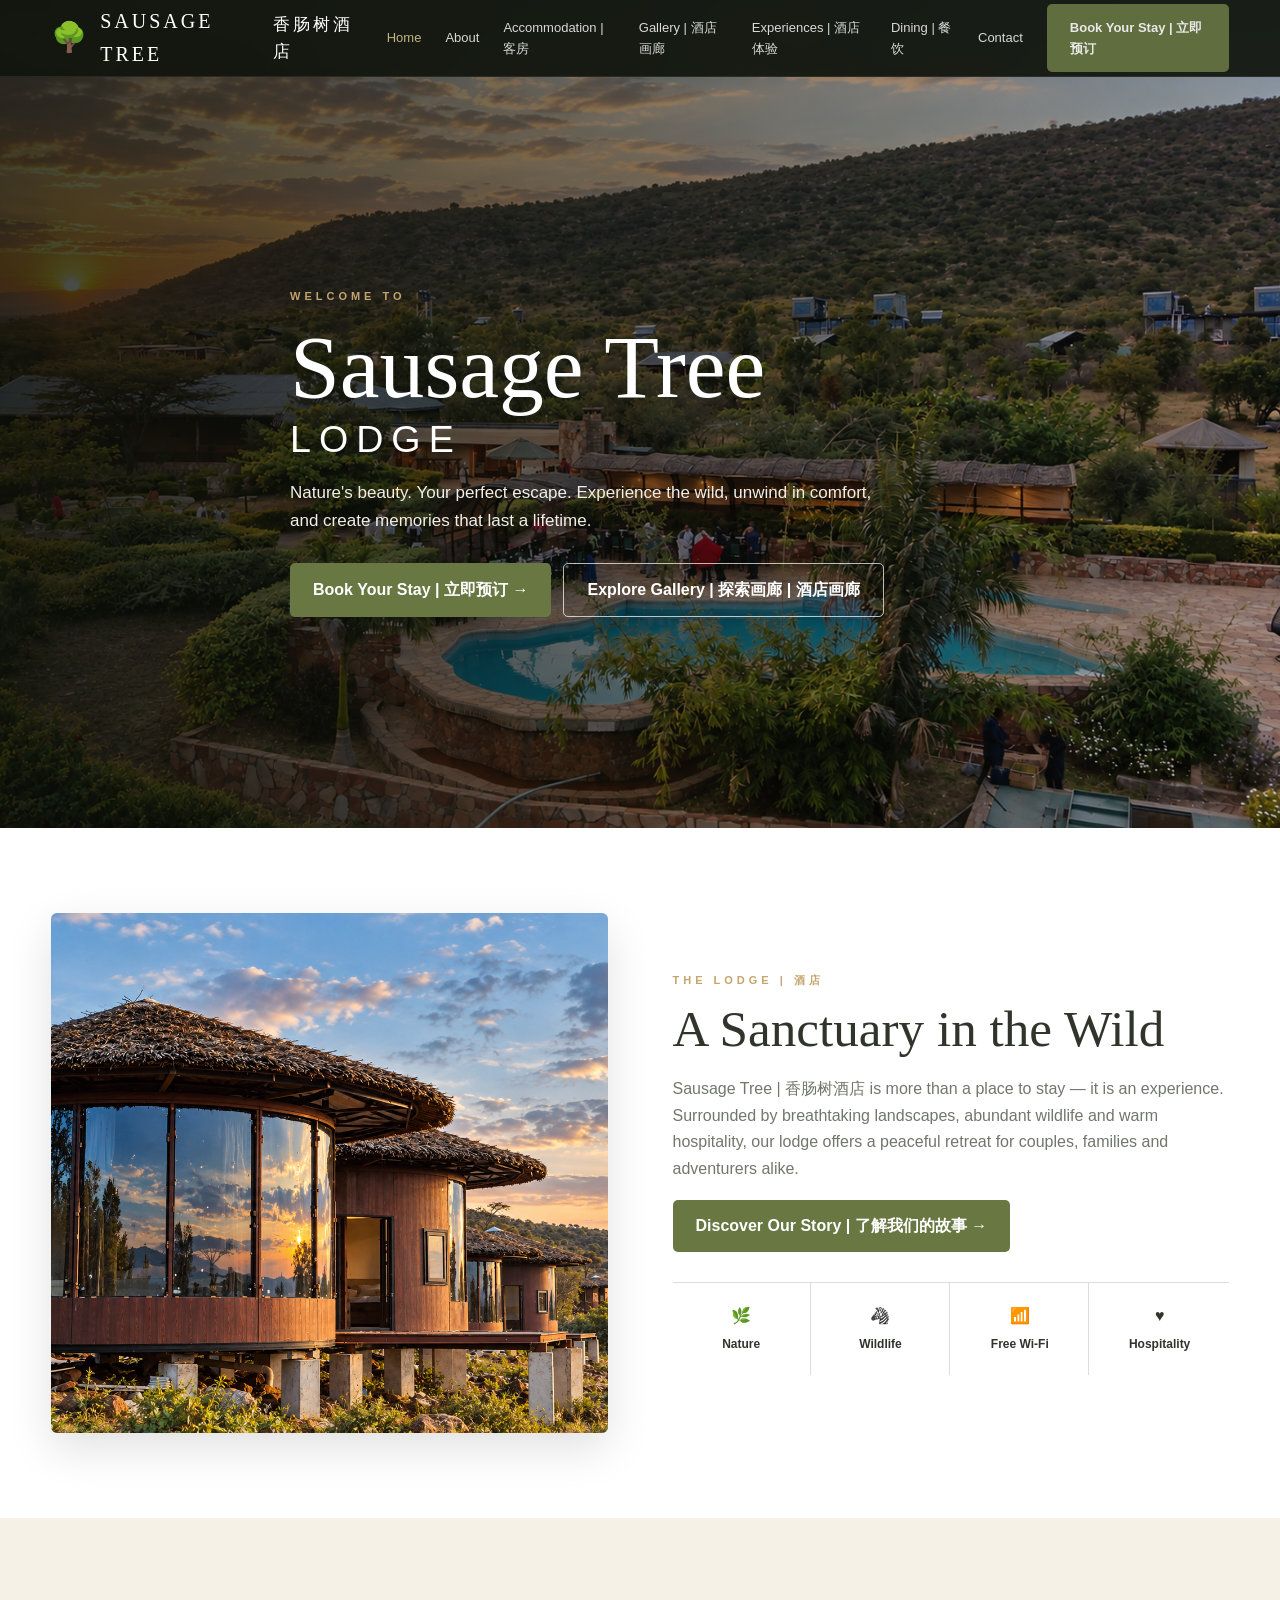
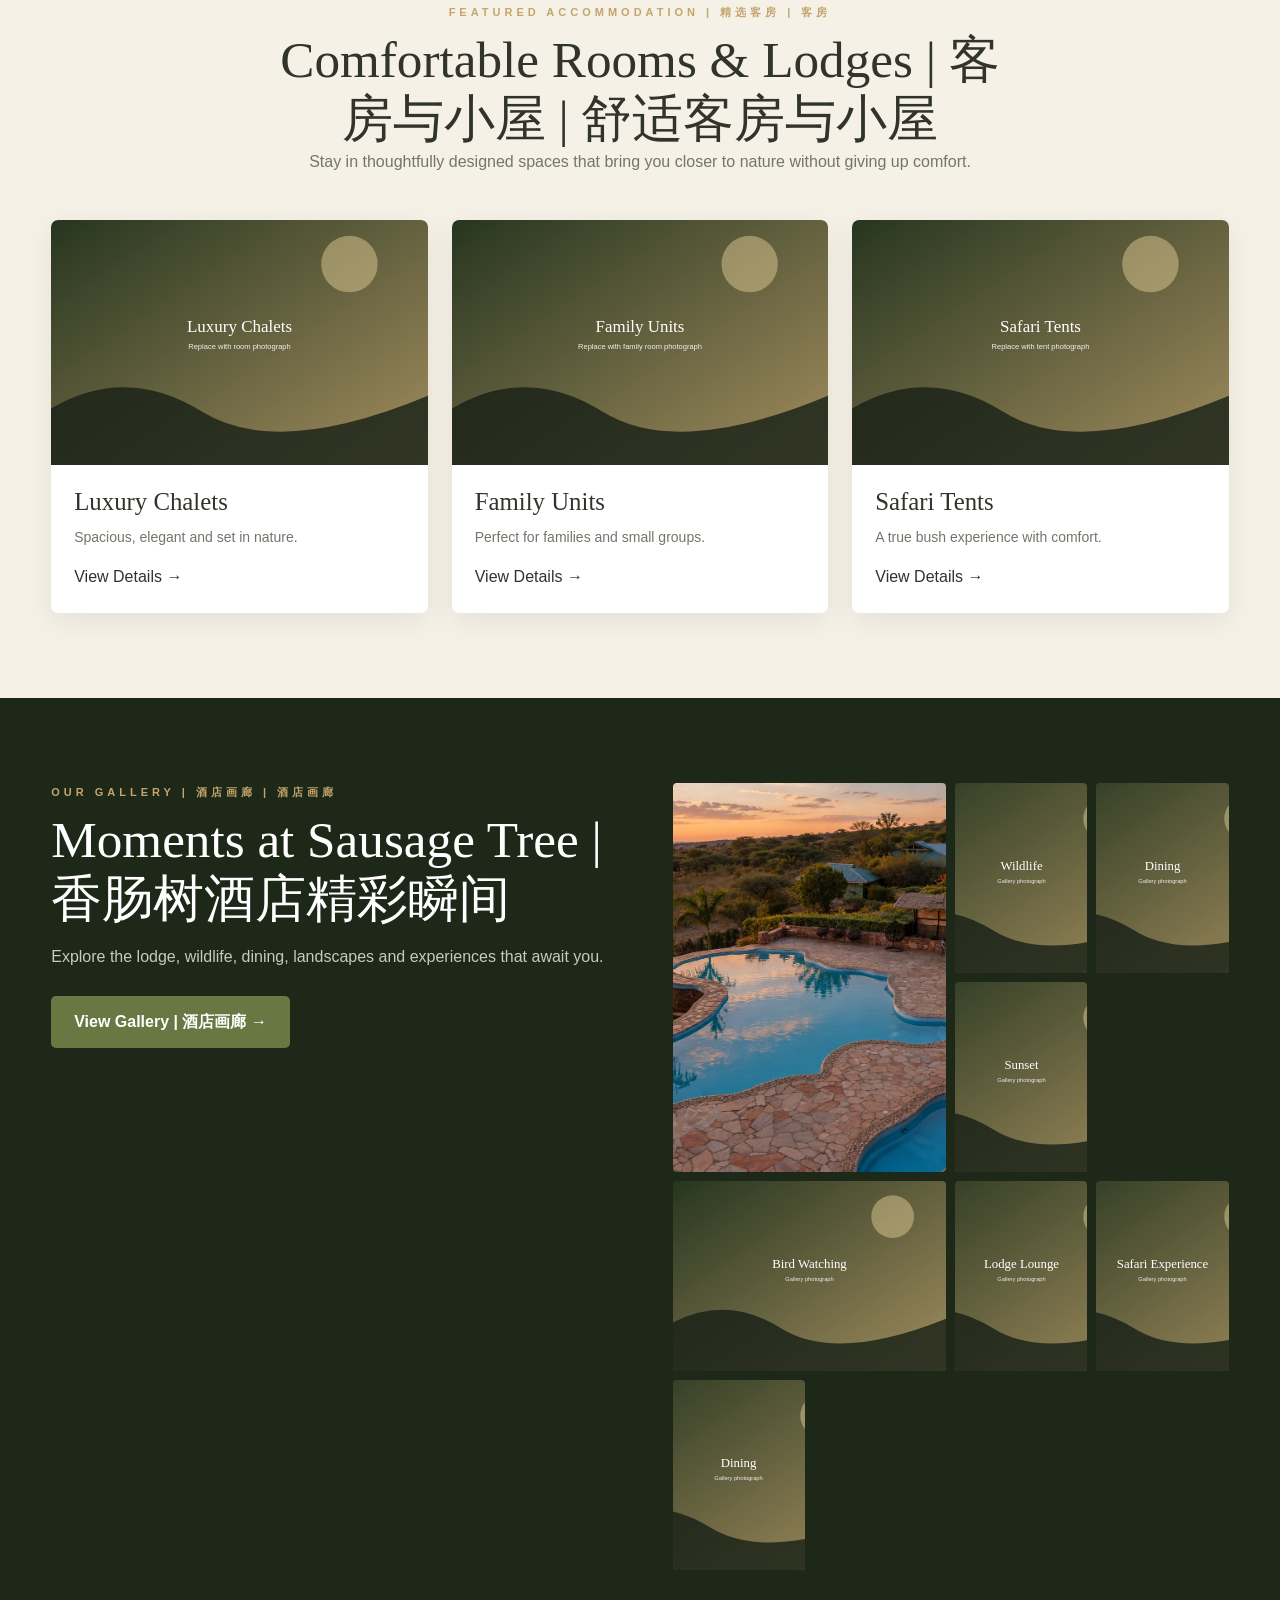
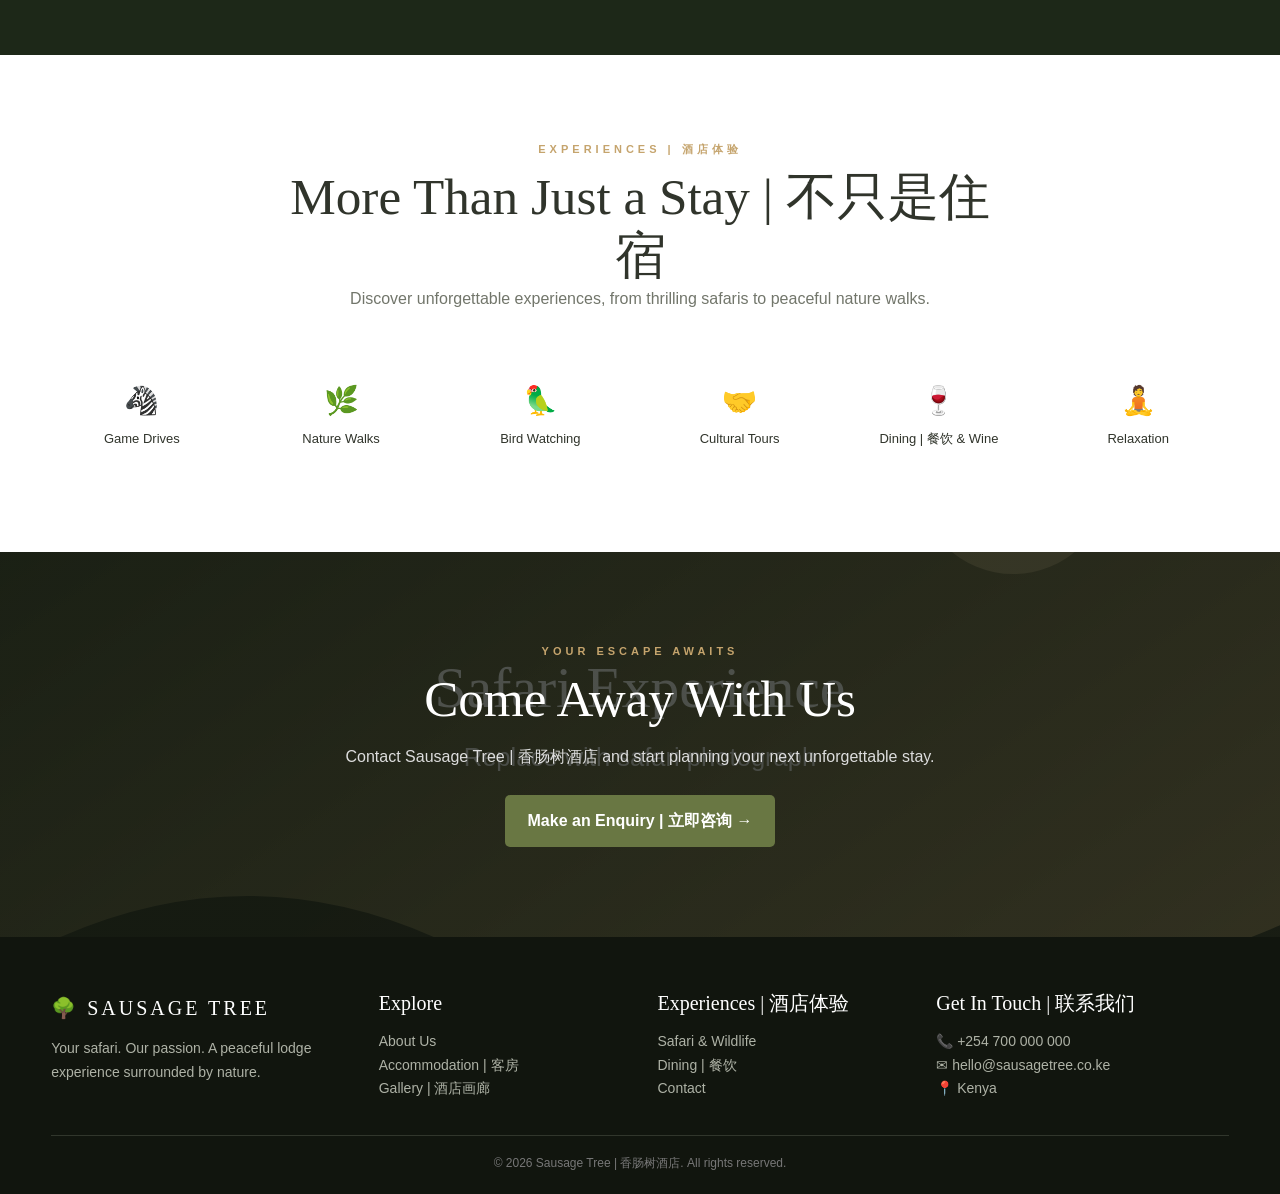
==== index.html @ 6ffd8713 "Add files via upload" ====
<!DOCTYPE html><html lang="en" xmlns="http://www.w3.org/1999/xhtml"><head><meta charset="UTF-8"><meta name="viewport" content="width=device-width, initial-scale=1.0">
<title>Home | Sausage Tree | 香肠树酒店</title><meta name="description" content="Sausage Tree | 香肠树酒店 — nature, comfort, wildlife and unforgettable African experiences.">
<link rel="stylesheet" href="assets/css/style.css"></head><body><header><div class="container nav"><a class="logo" href="index.html"><span class="logo-mark">🌳</span> SAUSAGE TREE <small>香肠树酒店</small></a><button class="menu">☰</button><nav class="nav-links"><a class="active" href="index.html">Home</a><a class="" href="about.html">About</a><a class="" href="accommodation.html">Accommodation | 客房</a><a class="" href="gallery.html">Gallery | 酒店画廊</a><a class="" href="experiences.html">Experiences | 酒店体验</a><a class="" href="dining.html">Dining | 餐饮</a><a class="" href="contact.html">Contact</a><a class="btn" href="contact.html">Book Your Stay | 立即预订</a></nav></div></header><main>
<section class="hero"><div class="container hero-content"><div class="kicker">Welcome to</div><h1>Sausage Tree<span>Lodge</span></h1><p>Nature's beauty. Your perfect escape. Experience the wild, unwind in comfort, and create memories that last a lifetime.</p><div class="hero-buttons"><a class="btn" href="contact.html">Book Your Stay | 立即预订 →</a><a class="btn btn-outline" href="gallery.html">Explore Gallery | 探索画廊 | 酒店画廊</a></div></div></section>
<section class="section intro"><div class="container two-col"><div class="image-card"><img src="assets/images/about/about.png" alt="Sausage Tree | 香肠树酒店"></div><div><div class="kicker">The Lodge | 酒店</div><h2>A Sanctuary in the Wild</h2><p style="margin:18px 0">Sausage Tree | 香肠树酒店 is more than a place to stay — it is an experience. Surrounded by breathtaking landscapes, abundant wildlife and warm hospitality, our lodge offers a peaceful retreat for couples, families and adventurers alike.</p><a class="btn" href="about.html">Discover Our Story | 了解我们的故事 →</a><div class="features"><div class="feature">🌿<strong>Nature</strong></div><div class="feature">🦓<strong>Wildlife</strong></div><div class="feature">📶<strong>Free Wi-Fi</strong></div><div class="feature">♥<strong>Hospitality</strong></div></div></div></div></section>
<section class="section"><div class="container"><div class="section-title"><div class="kicker">Featured Accommodation | 精选客房 | 客房</div><h2>Comfortable Rooms & Lodges | 客房与小屋 | 舒适客房与小屋</h2><p>Stay in thoughtfully designed spaces that bring you closer to nature without giving up comfort.</p></div><div class="cards">
<div class="card"><img src="assets/images/accommodation/luxury-chalet.svg"><div class="card-body"><h3>Luxury Chalets</h3><p>Spacious, elegant and set in nature.</p><a href="accommodation.html">View Details →</a></div></div>
<div class="card"><img src="assets/images/accommodation/family-unit.svg"><div class="card-body"><h3>Family Units</h3><p>Perfect for families and small groups.</p><a href="accommodation.html">View Details →</a></div></div>
<div class="card"><img src="assets/images/accommodation/safari-tent.svg"><div class="card-body"><h3>Safari Tents</h3><p>A true bush experience with comfort.</p><a href="accommodation.html">View Details →</a></div></div>
</div></div></section>
<section class="section gallery-section"><div class="container"><div class="two-col" style="align-items:start"><div><div class="kicker">Our Gallery | 酒店画廊 | 酒店画廊</div><h2>Moments at Sausage Tree | 香肠树酒店精彩瞬间</h2><p style="margin:15px 0 25px">Explore the lodge, wildlife, dining, landscapes and experiences that await you.</p><a class="btn" href="gallery.html">View Gallery | 酒店画廊 →</a></div><div class="gallery-grid">
<a href="#" data-lightbox data-src="assets/images/gallery/pool.png"><img src="assets/images/gallery/pool.png"></a><a href="#" data-lightbox data-src="assets/images/gallery/wildlife.svg"><img src="assets/images/gallery/wildlife.svg"></a><a href="#" data-lightbox data-src="assets/images/gallery/dining.svg"><img src="assets/images/gallery/dining.svg"></a><a href="#" data-lightbox data-src="assets/images/gallery/sunset.svg"><img src="assets/images/gallery/sunset.svg"></a><a href="#" data-lightbox data-src="assets/images/gallery/bird.svg"><img src="assets/images/gallery/bird.svg"></a><a href="#" data-lightbox data-src="assets/images/gallery/lounge.svg"><img src="assets/images/gallery/lounge.svg"></a><a href="#" data-lightbox data-src="assets/images/gallery/safari.svg"><img src="assets/images/gallery/safari.svg"></a><a href="#" data-lightbox data-src="assets/images/gallery/food.svg"><img src="assets/images/gallery/food.svg"></a>
</div></div></div></section>
<section class="section experiences"><div class="container"><div class="section-title"><div class="kicker">Experiences | 酒店体验</div><h2>More Than Just a Stay | 不只是住宿</h2><p>Discover unforgettable experiences, from thrilling safaris to peaceful nature walks.</p></div><div class="experience-grid"><div class="experience"><div class="icon">🦓</div><h4>Game Drives</h4></div><div class="experience"><div class="icon">🌿</div><h4>Nature Walks</h4></div><div class="experience"><div class="icon">🦜</div><h4>Bird Watching</h4></div><div class="experience"><div class="icon">🤝</div><h4>Cultural Tours</h4></div><div class="experience"><div class="icon">🍷</div><h4>Dining | 餐饮 & Wine</h4></div><div class="experience"><div class="icon">🧘</div><h4>Relaxation</h4></div></div></div></section>
<section class="cta"><div class="container"><div class="kicker">Your Escape Awaits</div><h2>Come Away With Us</h2><p>Contact Sausage Tree | 香肠树酒店 and start planning your next unforgettable stay.</p><a class="btn" href="contact.html">Make an Enquiry | 立即咨询 →</a></div></section>
</main><footer><div class="container footer-grid">
<div><div class="logo">🌳 SAUSAGE TREE</div><p style="margin-top:12px">Your safari. Our passion. A peaceful lodge experience surrounded by nature.</p></div>
<div><h3>Explore</h3><p><a href="about.html">About Us</a></p><p><a href="accommodation.html">Accommodation | 客房</a></p><p><a href="gallery.html">Gallery | 酒店画廊</a></p></div>
<div><h3>Experiences | 酒店体验</h3><p><a href="experiences.html">Safari & Wildlife</a></p><p><a href="dining.html">Dining | 餐饮</a></p><p><a href="contact.html">Contact</a></p></div>
<div><h3>Get In Touch | 联系我们</h3><p>📞 +254 700 000 000</p><p>✉ hello@sausagetree.co.ke</p><p>📍 Kenya</p></div>
</div><div class="container footer-bottom">© 2026 Sausage Tree | 香肠树酒店. All rights reserved.</div></footer>
<div class="lightbox"><span class="close">&times;</span><img src="" alt="Gallery | 酒店画廊 image"></div>
<script src="assets/js/main.js"></script></body></html>
---- assets/css/style.css ----
:root{
  --green:#1d2818;--green2:#2f3d22;--olive:#697743;--cream:#f5f1e7;
  --sand:#d9c9a7;--gold:#c5a46d;--dark:#11150e;--white:#fff;
  --text:#30342b;--muted:#72766b;--shadow:0 15px 45px rgba(0,0,0,.12);
  --serif:"Georgia","Times New Roman",serif;
  --sans:Arial,"Noto Sans","Noto Sans SC","Microsoft YaHei",Helvetica,sans-serif;
}
*{box-sizing:border-box;margin:0;padding:0}
html{scroll-behavior:smooth}
body{font-family:var(--sans);color:var(--text);background:var(--cream);line-height:1.65}
img{display:block;width:100%;object-fit:cover}
a{text-decoration:none;color:inherit}
.container{width:min(1180px,92%);margin:auto}
.btn{display:inline-flex;align-items:center;gap:9px;padding:13px 23px;background:var(--olive);color:#fff;border-radius:5px;font-weight:700;transition:.25s}
.btn:hover{background:var(--green2);transform:translateY(-2px)}
.btn-outline{background:transparent;border:1px solid rgba(255,255,255,.7)}
.section{padding:85px 0}
.section-title{text-align:center;max-width:720px;margin:0 auto 45px}
.kicker{text-transform:uppercase;letter-spacing:4px;font-size:11px;color:var(--gold);font-weight:800;margin-bottom:10px}
h1,h2,h3,h4{font-family:var(--serif);font-weight:500;line-height:1.15}
h2{font-size:clamp(2rem,4vw,3.2rem)}
h3{font-size:1.55rem}
p{color:var(--muted)}
header{position:fixed;top:0;left:0;right:0;z-index:1000;background:rgba(17,21,14,.92);backdrop-filter:blur(10px);border-bottom:1px solid rgba(255,255,255,.08)}
.nav{height:76px;display:flex;align-items:center;justify-content:space-between;gap:25px}
.logo{color:#fff;font-family:var(--serif);font-size:20px;letter-spacing:3px;display:flex;align-items:center;gap:10px}
.logo-mark{font-size:29px}
.nav-links{display:flex;align-items:center;gap:24px;color:#eee;font-size:13px}
.nav-links a{opacity:.9}.nav-links a:hover,.nav-links a.active{color:#d8c58f}
.menu{display:none;background:none;border:0;color:white;font-size:28px}
.hero{min-height:92vh;padding-top:76px;display:flex;align-items:center;color:white;background:linear-gradient(90deg,rgba(10,14,8,.78),rgba(10,14,8,.18)),url("../images/hero/hero.png") center/cover}
.hero-content{max-width:700px;padding:100px 0}
.hero h1{font-size:clamp(3.2rem,7vw,6.5rem);margin:10px 0 18px}
.hero h1 span{display:block;font-size:.42em;letter-spacing:8px;text-transform:uppercase;font-family:var(--sans)}
.hero p{color:#f2eee5;max-width:610px;font-size:17px;margin-bottom:28px}
.hero-buttons{display:flex;gap:12px;flex-wrap:wrap}
.intro{background:#fff}
.two-col{display:grid;grid-template-columns:1fr 1fr;gap:65px;align-items:center}
.image-card{border-radius:6px;overflow:hidden;box-shadow:var(--shadow)}
.image-card img{height:520px}
.features{display:grid;grid-template-columns:repeat(4,1fr);gap:1px;margin-top:30px;border-top:1px solid #ddd}
.feature{padding:20px 8px;text-align:center;border-right:1px solid #ddd}
.feature:last-child{border:0}.feature strong{display:block;font-size:12px;margin-top:5px}
.cards{display:grid;grid-template-columns:repeat(3,1fr);gap:24px}
.card{background:#fff;border-radius:7px;overflow:hidden;box-shadow:0 8px 30px rgba(0,0,0,.07)}
.card img{height:245px}.card-body{padding:23px}.card-body p{font-size:14px;margin:9px 0 15px}
.gallery-section{background:var(--green);color:#fff}
.gallery-section p{color:#c8cbbb}
.gallery-grid{display:grid;grid-template-columns:repeat(4,1fr);grid-auto-rows:190px;gap:9px}
.gallery-grid a{overflow:hidden;border-radius:4px;position:relative}
.gallery-grid a:first-child{grid-column:span 2;grid-row:span 2}
.gallery-grid a:nth-child(5){grid-column:span 2}
.gallery-grid img{height:100%;transition:.4s}.gallery-grid a:hover img{transform:scale(1.06)}
.experiences{background:#fff}
.experience-grid{display:grid;grid-template-columns:repeat(6,1fr);gap:18px;text-align:center}
.experience{padding:20px 8px}.experience .icon{font-size:28px}.experience h4{font-family:var(--sans);font-size:13px;margin-top:8px}
.cta{padding:90px 0;color:white;text-align:center;background:linear-gradient(rgba(17,21,14,.75),rgba(17,21,14,.75)),url("../images/experiences/experience-hero.svg") center/cover}
.cta p{color:#ddd;margin:15px auto 25px;max-width:650px}
.page-hero{height:52vh;padding-top:76px;color:#fff;display:flex;align-items:end;padding-bottom:65px;background:linear-gradient(rgba(0,0,0,.35),rgba(0,0,0,.6)),url("../images/hero/about1.png") center/cover}
.page-hero h1{font-size:clamp(2.8rem,6vw,5rem)}
.gallery-page{background:#11150e}
.gallery-page .section-title h2{color:#fff}.gallery-page .section-title p{color:#bbb}
.gallery-full{display:grid;grid-template-columns:repeat(3,1fr);gap:12px}
.gallery-full a{height:300px;overflow:hidden}.gallery-full img{height:100%;transition:.35s}.gallery-full a:hover img{transform:scale(1.05)}
.contact-grid{display:grid;grid-template-columns:1fr 1fr;gap:45px}
.contact-box{background:#fff;padding:32px;border-radius:7px;box-shadow:var(--shadow)}
.form-grid{display:grid;grid-template-columns:1fr 1fr;gap:15px}
input,select,textarea{width:100%;padding:13px;border:1px solid #ddd;border-radius:4px;font:inherit;background:#faf9f5}
textarea{min-height:130px;resize:vertical}.full{grid-column:1/-1}
footer{background:#11150e;color:#ddd;padding:55px 0 20px}
.footer-grid{display:grid;grid-template-columns:1.2fr 1fr 1fr 1.2fr;gap:35px}
footer p,footer a{color:#aeb2a6;font-size:14px}footer h3{color:white;margin-bottom:15px;font-size:20px}
.footer-bottom{border-top:1px solid #31362c;margin-top:35px;padding-top:18px;text-align:center;font-size:12px;color:#777}
.lightbox{position:fixed;inset:0;background:rgba(0,0,0,.94);display:none;align-items:center;justify-content:center;z-index:2000;padding:30px}
.lightbox.show{display:flex}.lightbox img{max-width:92vw;max-height:88vh;width:auto}.close{position:absolute;right:25px;top:15px;color:#fff;font-size:40px;cursor:pointer}
.map{min-height:330px;background:#dce3d3;display:flex;align-items:center;justify-content:center;color:#52604a;border-radius:7px}

.map-section {
    margin-top: 40px;
}

.map-section h3 {
    margin-bottom: 8px;
    color: var(--green);
    font-family: var(--serif);
}

.map-section > p {
    margin-bottom: 18px;
    color: var(--muted);
}
@media(max-width:850px){
 .nav-links{display:none;position:absolute;top:76px;left:0;right:0;background:var(--dark);padding:20px;flex-direction:column;align-items:flex-start}
 .nav-links.open{display:flex}.menu{display:block}
 .two-col,.contact-grid{grid-template-columns:1fr;gap:35px}.cards{grid-template-columns:1fr 1fr}
 .gallery-grid{grid-template-columns:1fr 1fr}.experience-grid{grid-template-columns:repeat(3,1fr)}
 .footer-grid{grid-template-columns:1fr 1fr}
}
@media(max-width:560px){
 .section{padding:60px 0}.hero{min-height:85vh}.hero-content{padding:65px 0}
 .cards,.gallery-full{grid-template-columns:1fr}.gallery-grid{grid-template-columns:1fr 1fr;grid-auto-rows:150px}
 .gallery-grid a:first-child{grid-column:span 2}.gallery-grid a:nth-child(5){grid-column:span 1}
 .experience-grid{grid-template-columns:repeat(2,1fr)}.features{grid-template-columns:1fr 1fr}
 .footer-grid{grid-template-columns:1fr}.form-grid{grid-template-columns:1fr}.full{grid-column:auto}
}
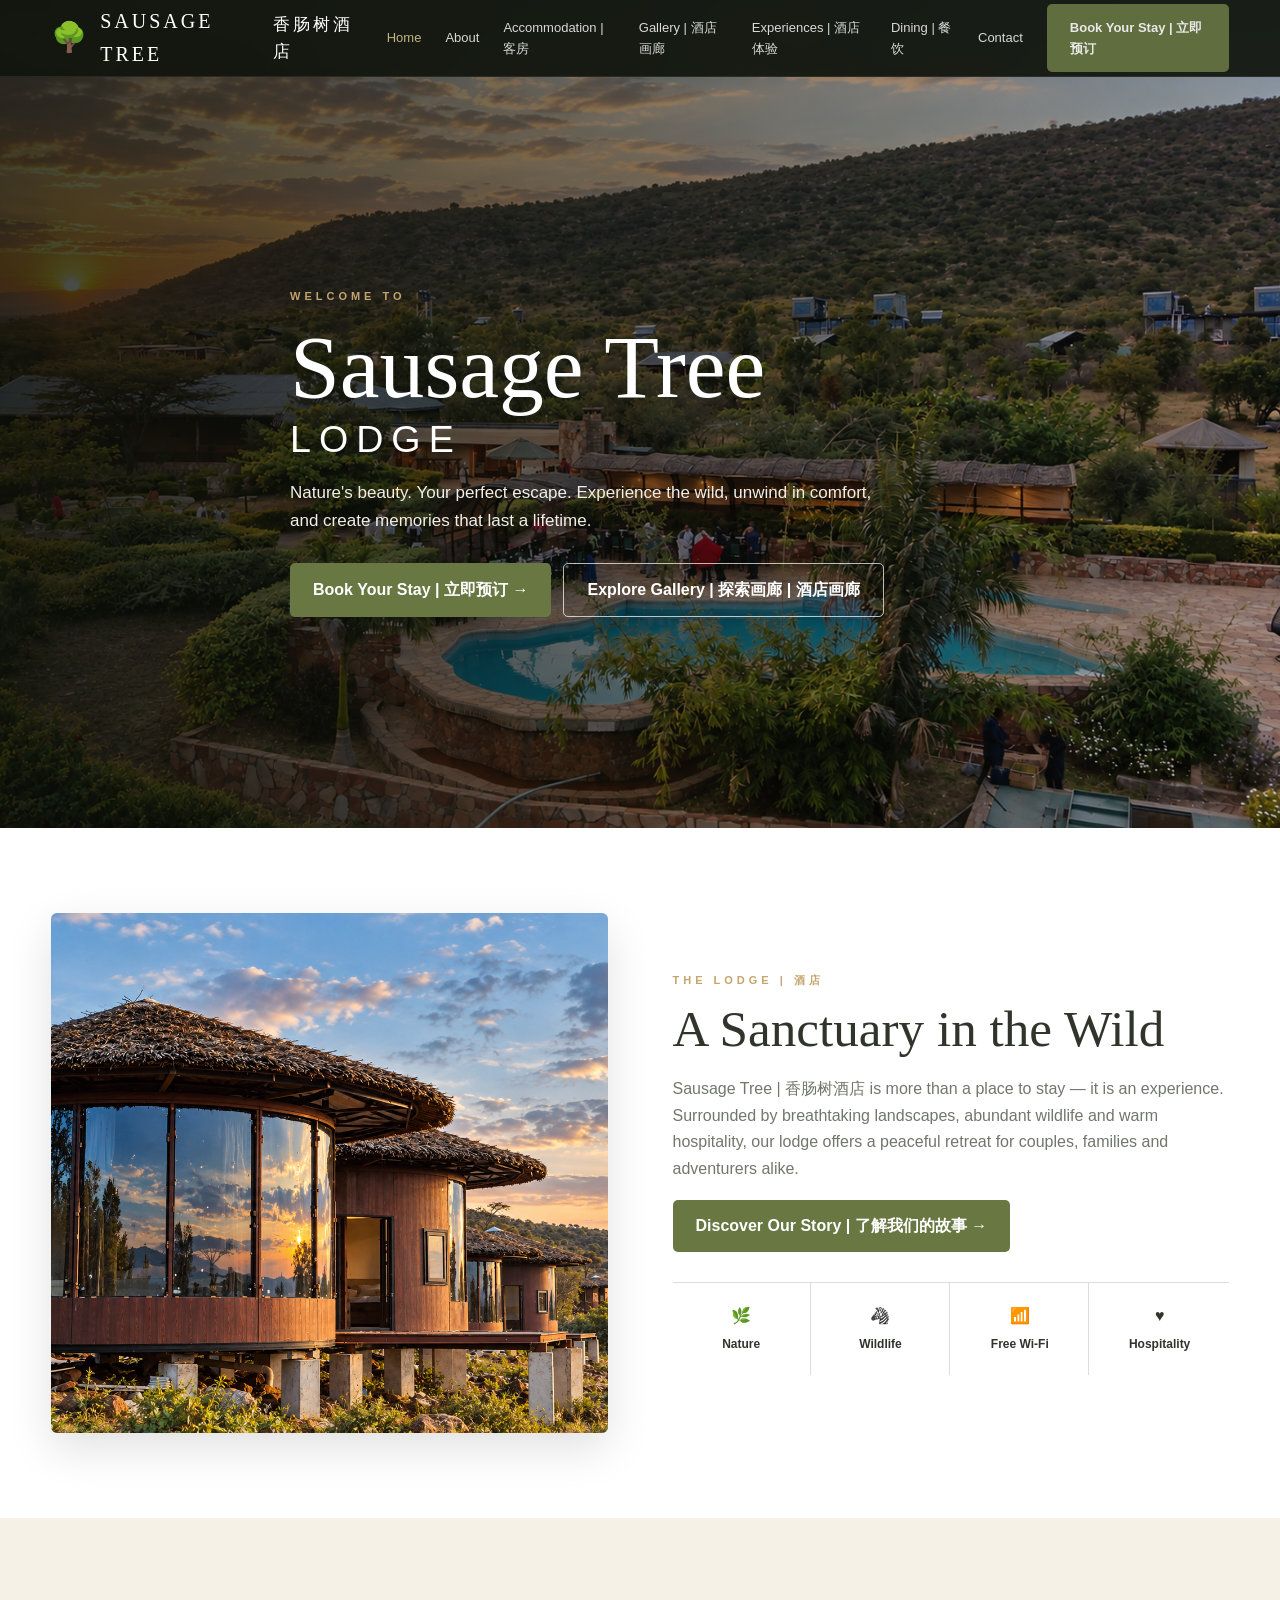
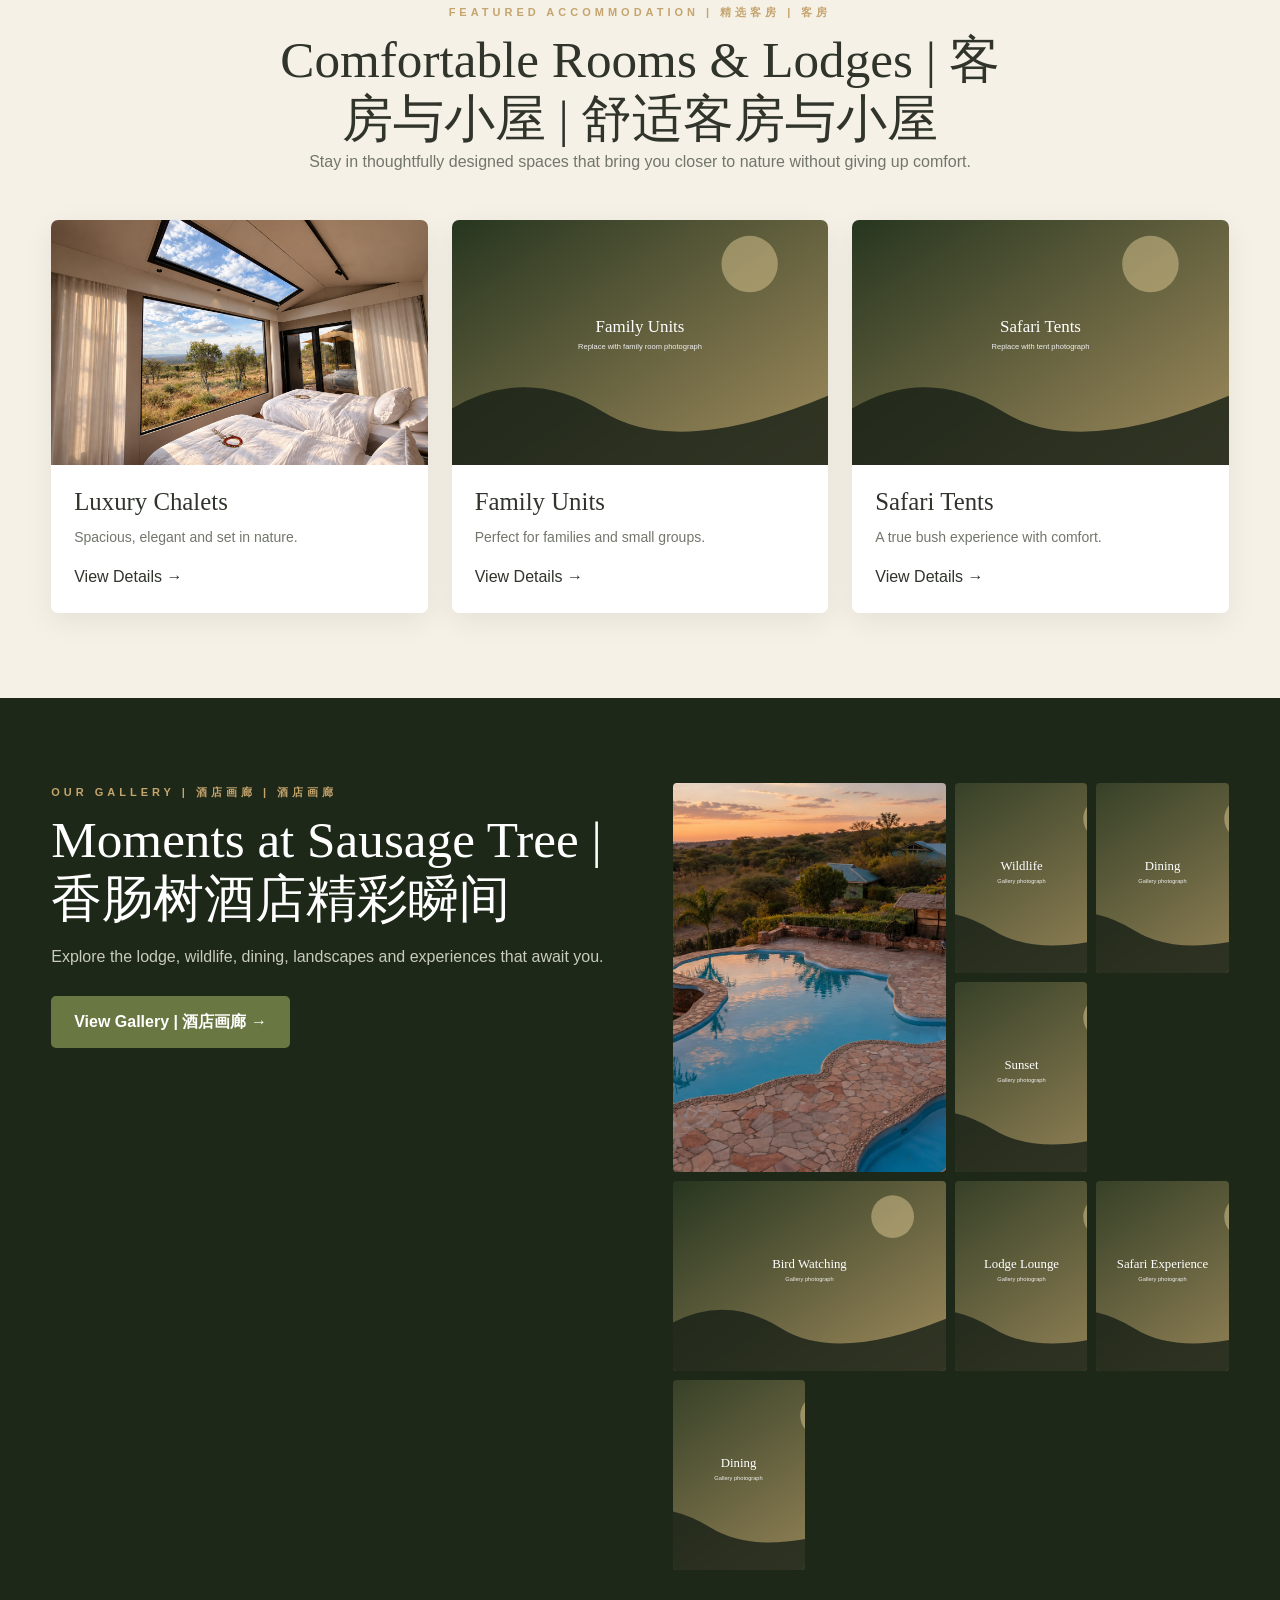
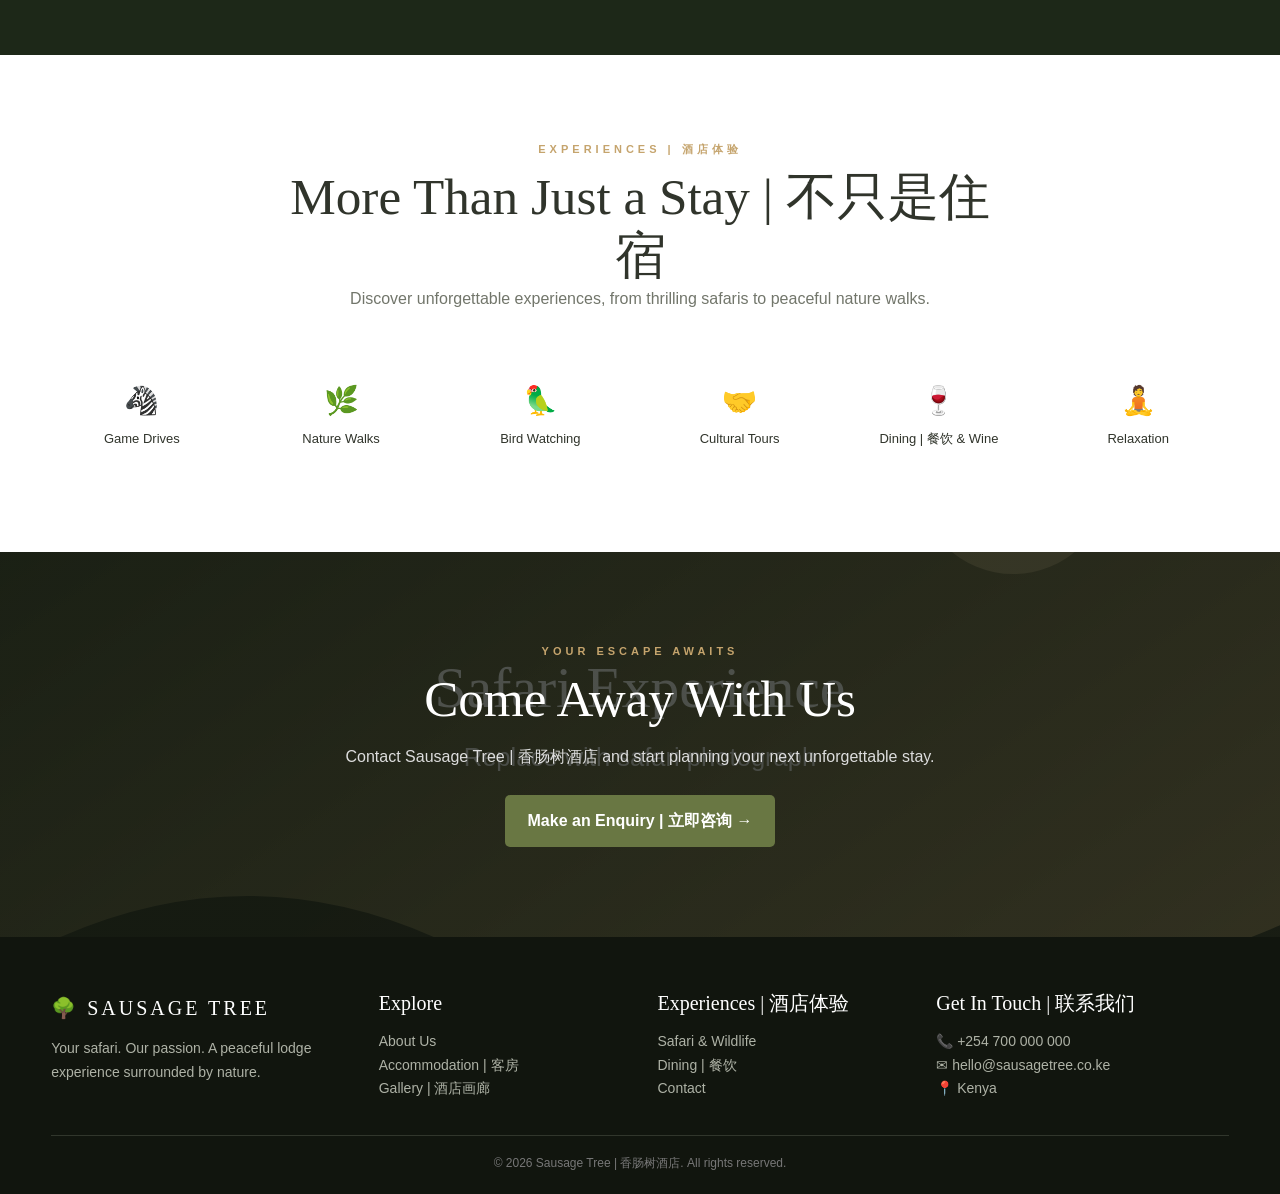
==== commit cfe4c9e9: "Update luxury chalet image in index.html" ====
--- a/index.html
+++ b/index.html
@@ -4,7 +4,7 @@
 <section class="hero"><div class="container hero-content"><div class="kicker">Welcome to</div><h1>Sausage Tree<span>Lodge</span></h1><p>Nature's beauty. Your perfect escape. Experience the wild, unwind in comfort, and create memories that last a lifetime.</p><div class="hero-buttons"><a class="btn" href="contact.html">Book Your Stay | 立即预订 →</a><a class="btn btn-outline" href="gallery.html">Explore Gallery | 探索画廊 | 酒店画廊</a></div></div></section>
 <section class="section intro"><div class="container two-col"><div class="image-card"><img src="assets/images/about/about.png" alt="Sausage Tree | 香肠树酒店"></div><div><div class="kicker">The Lodge | 酒店</div><h2>A Sanctuary in the Wild</h2><p style="margin:18px 0">Sausage Tree | 香肠树酒店 is more than a place to stay — it is an experience. Surrounded by breathtaking landscapes, abundant wildlife and warm hospitality, our lodge offers a peaceful retreat for couples, families and adventurers alike.</p><a class="btn" href="about.html">Discover Our Story | 了解我们的故事 →</a><div class="features"><div class="feature">🌿<strong>Nature</strong></div><div class="feature">🦓<strong>Wildlife</strong></div><div class="feature">📶<strong>Free Wi-Fi</strong></div><div class="feature">♥<strong>Hospitality</strong></div></div></div></div></section>
 <section class="section"><div class="container"><div class="section-title"><div class="kicker">Featured Accommodation | 精选客房 | 客房</div><h2>Comfortable Rooms & Lodges | 客房与小屋 | 舒适客房与小屋</h2><p>Stay in thoughtfully designed spaces that bring you closer to nature without giving up comfort.</p></div><div class="cards">
-<div class="card"><img src="assets/images/accommodation/luxury-chalet.svg"><div class="card-body"><h3>Luxury Chalets</h3><p>Spacious, elegant and set in nature.</p><a href="accommodation.html">View Details →</a></div></div>
+<div class="card"><img src="assets/images/accommodation/luxury-chalet.png"><div class="card-body"><h3>Luxury Chalets</h3><p>Spacious, elegant and set in nature.</p><a href="accommodation.html">View Details →</a></div></div>
 <div class="card"><img src="assets/images/accommodation/family-unit.svg"><div class="card-body"><h3>Family Units</h3><p>Perfect for families and small groups.</p><a href="accommodation.html">View Details →</a></div></div>
 <div class="card"><img src="assets/images/accommodation/safari-tent.svg"><div class="card-body"><h3>Safari Tents</h3><p>A true bush experience with comfort.</p><a href="accommodation.html">View Details →</a></div></div>
 </div></div></section>
@@ -20,4 +20,4 @@
 <div><h3>Get In Touch | 联系我们</h3><p>📞 +254 700 000 000</p><p>✉ hello@sausagetree.co.ke</p><p>📍 Kenya</p></div>
 </div><div class="container footer-bottom">© 2026 Sausage Tree | 香肠树酒店. All rights reserved.</div></footer>
 <div class="lightbox"><span class="close">&times;</span><img src="" alt="Gallery | 酒店画廊 image"></div>
-<script src="assets/js/main.js"></script></body></html>+<script src="assets/js/main.js"></script></body></html>
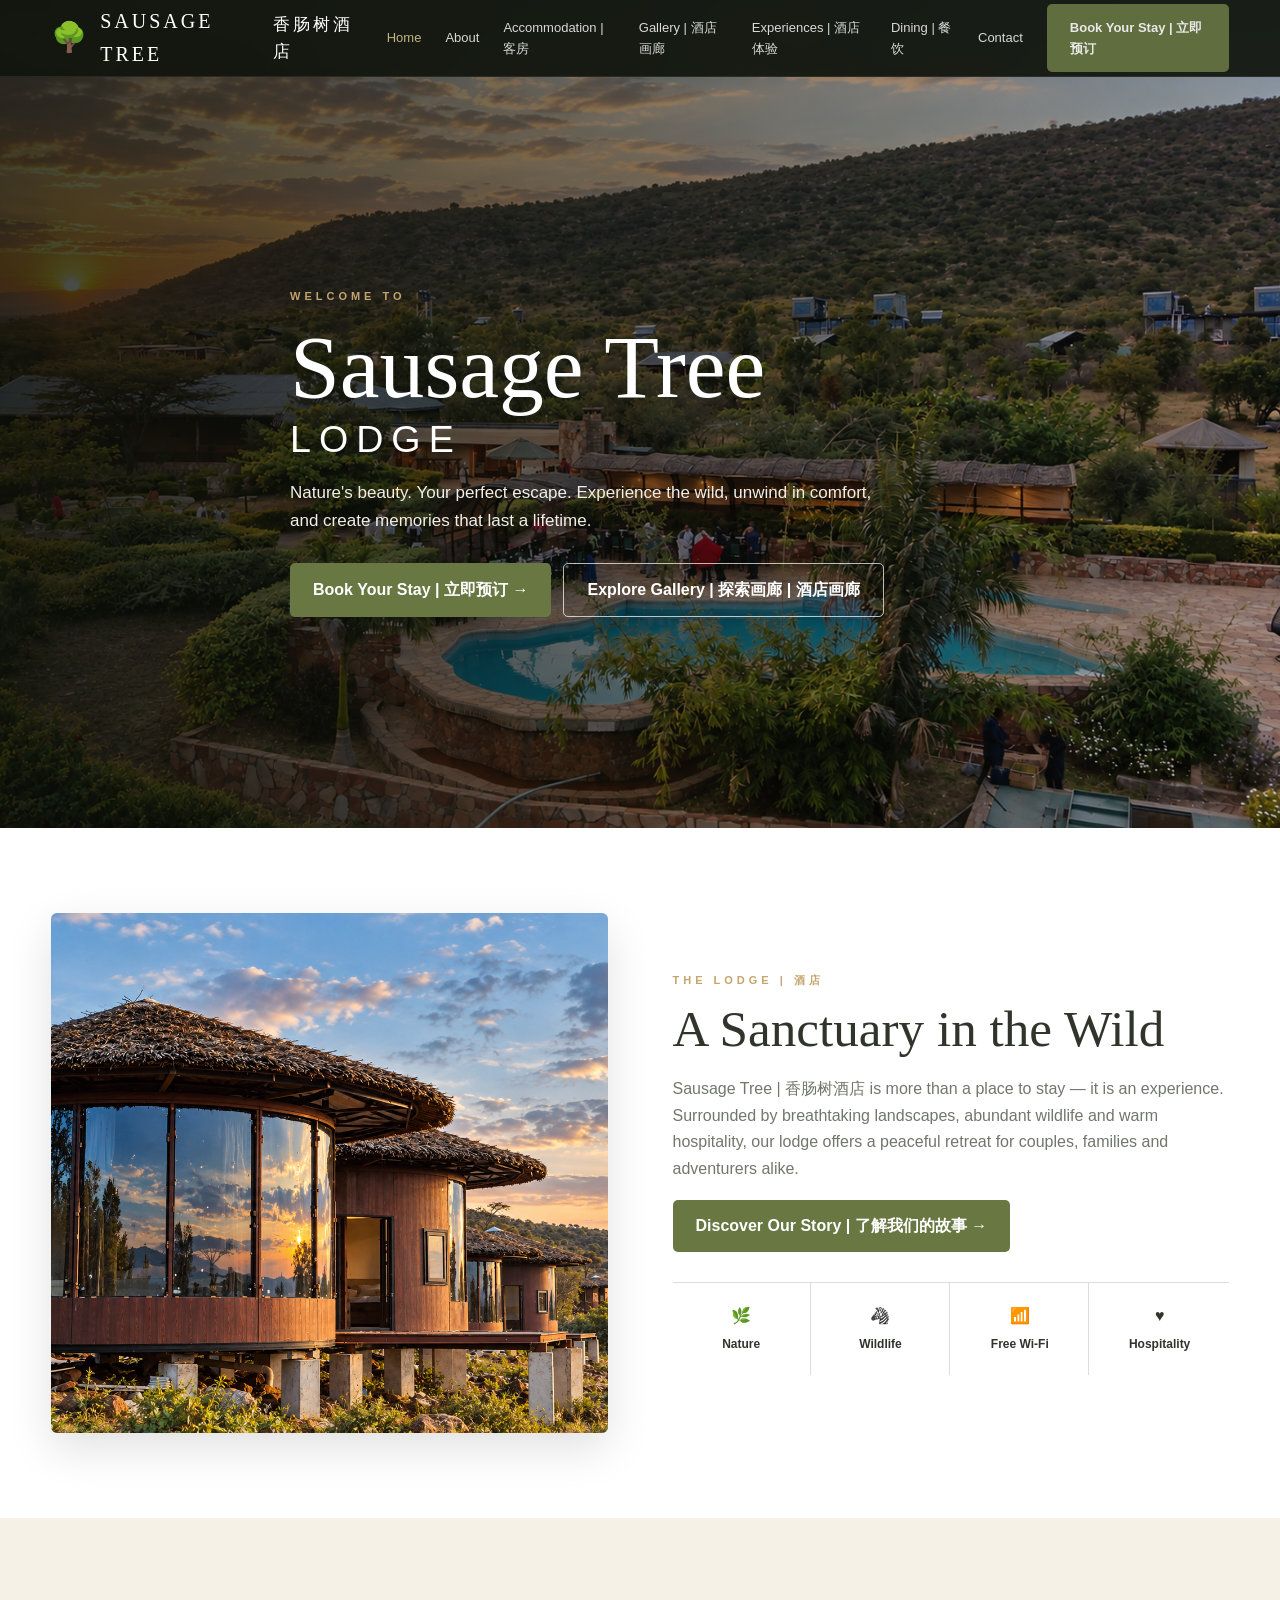
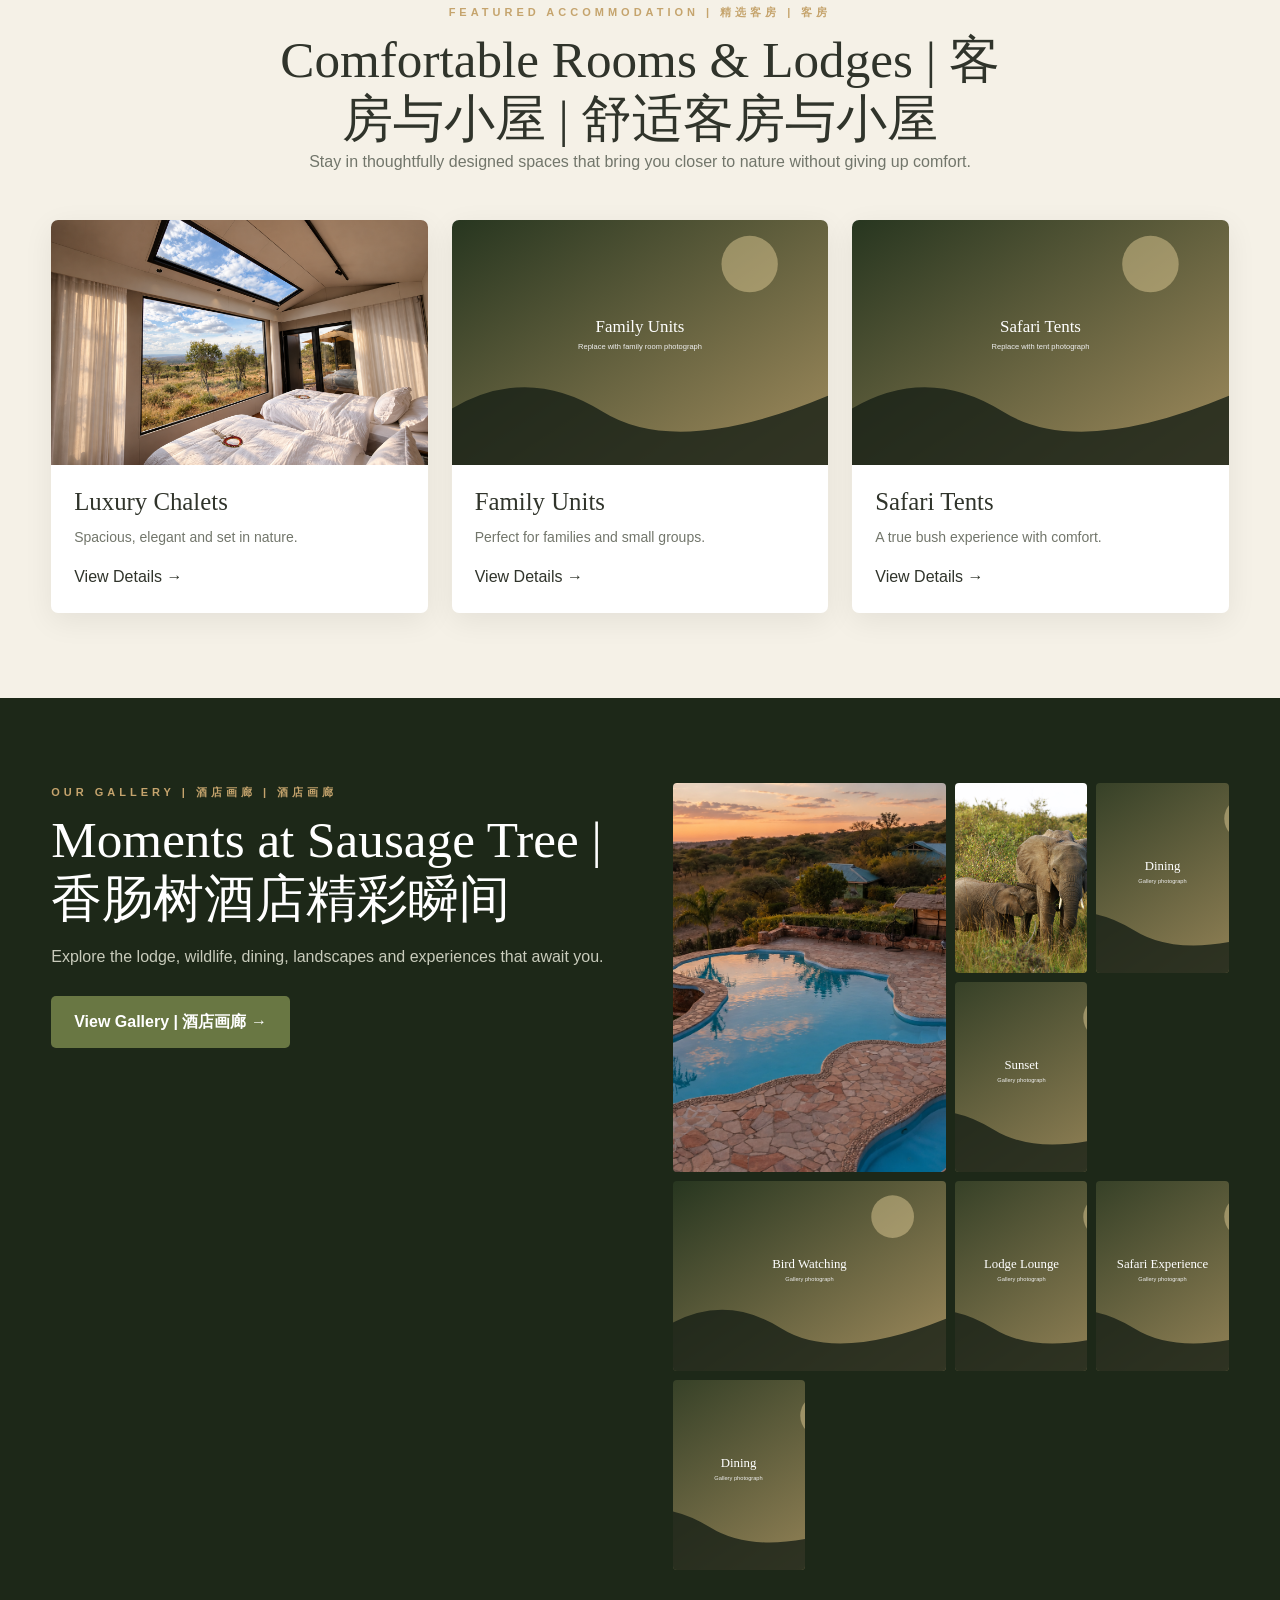
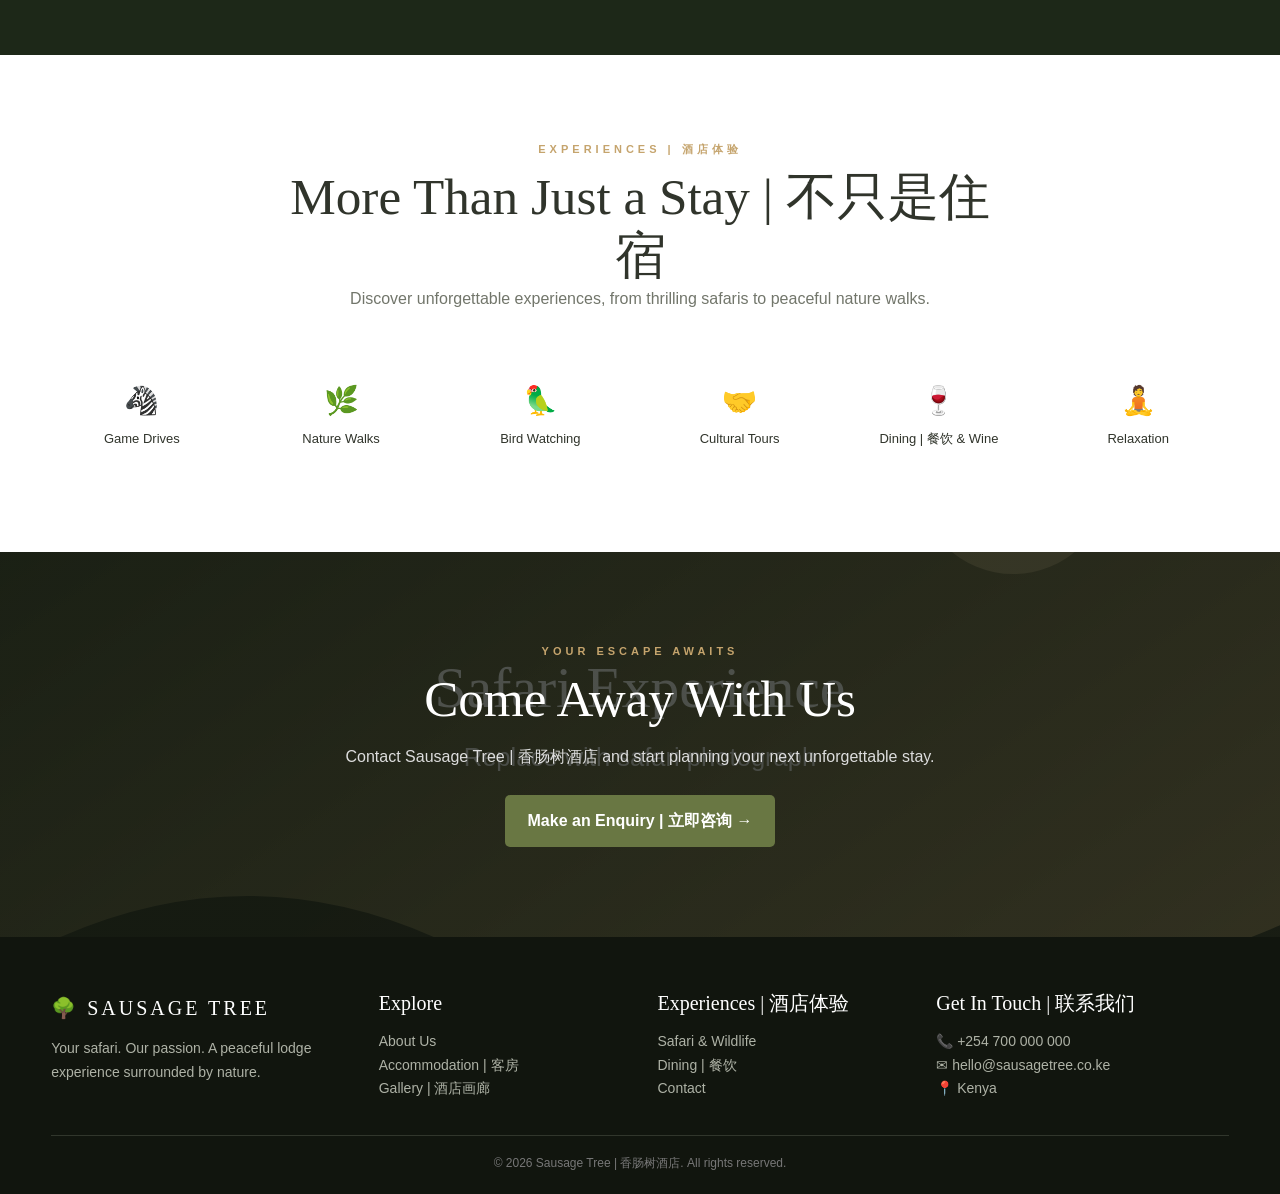
==== commit 849917ab: "Fix image format for wildlife gallery item Updated image source for wildlife gallery item from .svg " ====
--- a/index.html
+++ b/index.html
@@ -9,7 +9,7 @@
 <div class="card"><img src="assets/images/accommodation/safari-tent.svg"><div class="card-body"><h3>Safari Tents</h3><p>A true bush experience with comfort.</p><a href="accommodation.html">View Details →</a></div></div>
 </div></div></section>
 <section class="section gallery-section"><div class="container"><div class="two-col" style="align-items:start"><div><div class="kicker">Our Gallery | 酒店画廊 | 酒店画廊</div><h2>Moments at Sausage Tree | 香肠树酒店精彩瞬间</h2><p style="margin:15px 0 25px">Explore the lodge, wildlife, dining, landscapes and experiences that await you.</p><a class="btn" href="gallery.html">View Gallery | 酒店画廊 →</a></div><div class="gallery-grid">
-<a href="#" data-lightbox data-src="assets/images/gallery/pool.png"><img src="assets/images/gallery/pool.png"></a><a href="#" data-lightbox data-src="assets/images/gallery/wildlife.svg"><img src="assets/images/gallery/wildlife.svg"></a><a href="#" data-lightbox data-src="assets/images/gallery/dining.svg"><img src="assets/images/gallery/dining.svg"></a><a href="#" data-lightbox data-src="assets/images/gallery/sunset.svg"><img src="assets/images/gallery/sunset.svg"></a><a href="#" data-lightbox data-src="assets/images/gallery/bird.svg"><img src="assets/images/gallery/bird.svg"></a><a href="#" data-lightbox data-src="assets/images/gallery/lounge.svg"><img src="assets/images/gallery/lounge.svg"></a><a href="#" data-lightbox data-src="assets/images/gallery/safari.svg"><img src="assets/images/gallery/safari.svg"></a><a href="#" data-lightbox data-src="assets/images/gallery/food.svg"><img src="assets/images/gallery/food.svg"></a>
+<a href="#" data-lightbox data-src="assets/images/gallery/pool.png"><img src="assets/images/gallery/pool.png"></a><a href="#" data-lightbox data-src="assets/images/gallery/wildlife.JPG"><img src="assets/images/gallery/wildlife.JPG"></a><a href="#" data-lightbox data-src="assets/images/gallery/dining.svg"><img src="assets/images/gallery/dining.svg"></a><a href="#" data-lightbox data-src="assets/images/gallery/sunset.svg"><img src="assets/images/gallery/sunset.svg"></a><a href="#" data-lightbox data-src="assets/images/gallery/bird.svg"><img src="assets/images/gallery/bird.svg"></a><a href="#" data-lightbox data-src="assets/images/gallery/lounge.svg"><img src="assets/images/gallery/lounge.svg"></a><a href="#" data-lightbox data-src="assets/images/gallery/safari.svg"><img src="assets/images/gallery/safari.svg"></a><a href="#" data-lightbox data-src="assets/images/gallery/food.svg"><img src="assets/images/gallery/food.svg"></a>
 </div></div></div></section>
 <section class="section experiences"><div class="container"><div class="section-title"><div class="kicker">Experiences | 酒店体验</div><h2>More Than Just a Stay | 不只是住宿</h2><p>Discover unforgettable experiences, from thrilling safaris to peaceful nature walks.</p></div><div class="experience-grid"><div class="experience"><div class="icon">🦓</div><h4>Game Drives</h4></div><div class="experience"><div class="icon">🌿</div><h4>Nature Walks</h4></div><div class="experience"><div class="icon">🦜</div><h4>Bird Watching</h4></div><div class="experience"><div class="icon">🤝</div><h4>Cultural Tours</h4></div><div class="experience"><div class="icon">🍷</div><h4>Dining | 餐饮 & Wine</h4></div><div class="experience"><div class="icon">🧘</div><h4>Relaxation</h4></div></div></div></section>
 <section class="cta"><div class="container"><div class="kicker">Your Escape Awaits</div><h2>Come Away With Us</h2><p>Contact Sausage Tree | 香肠树酒店 and start planning your next unforgettable stay.</p><a class="btn" href="contact.html">Make an Enquiry | 立即咨询 →</a></div></section>
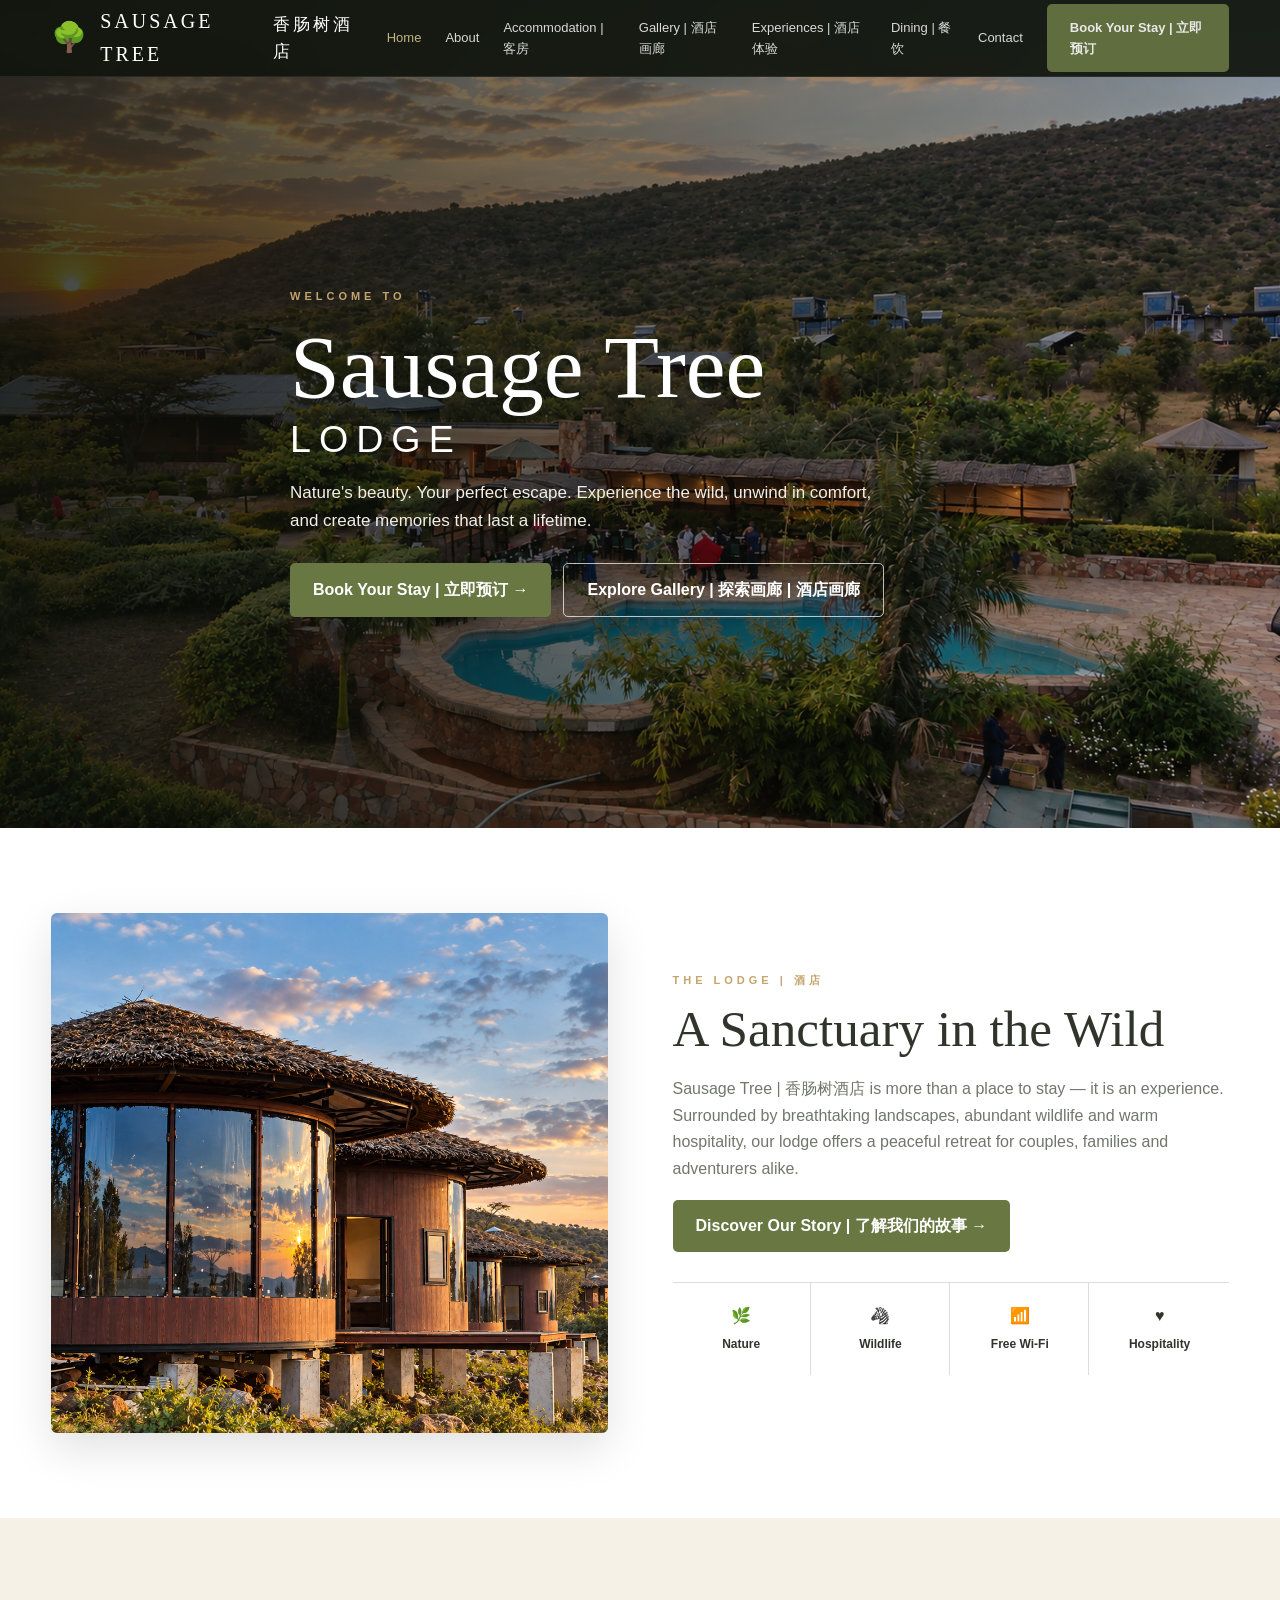
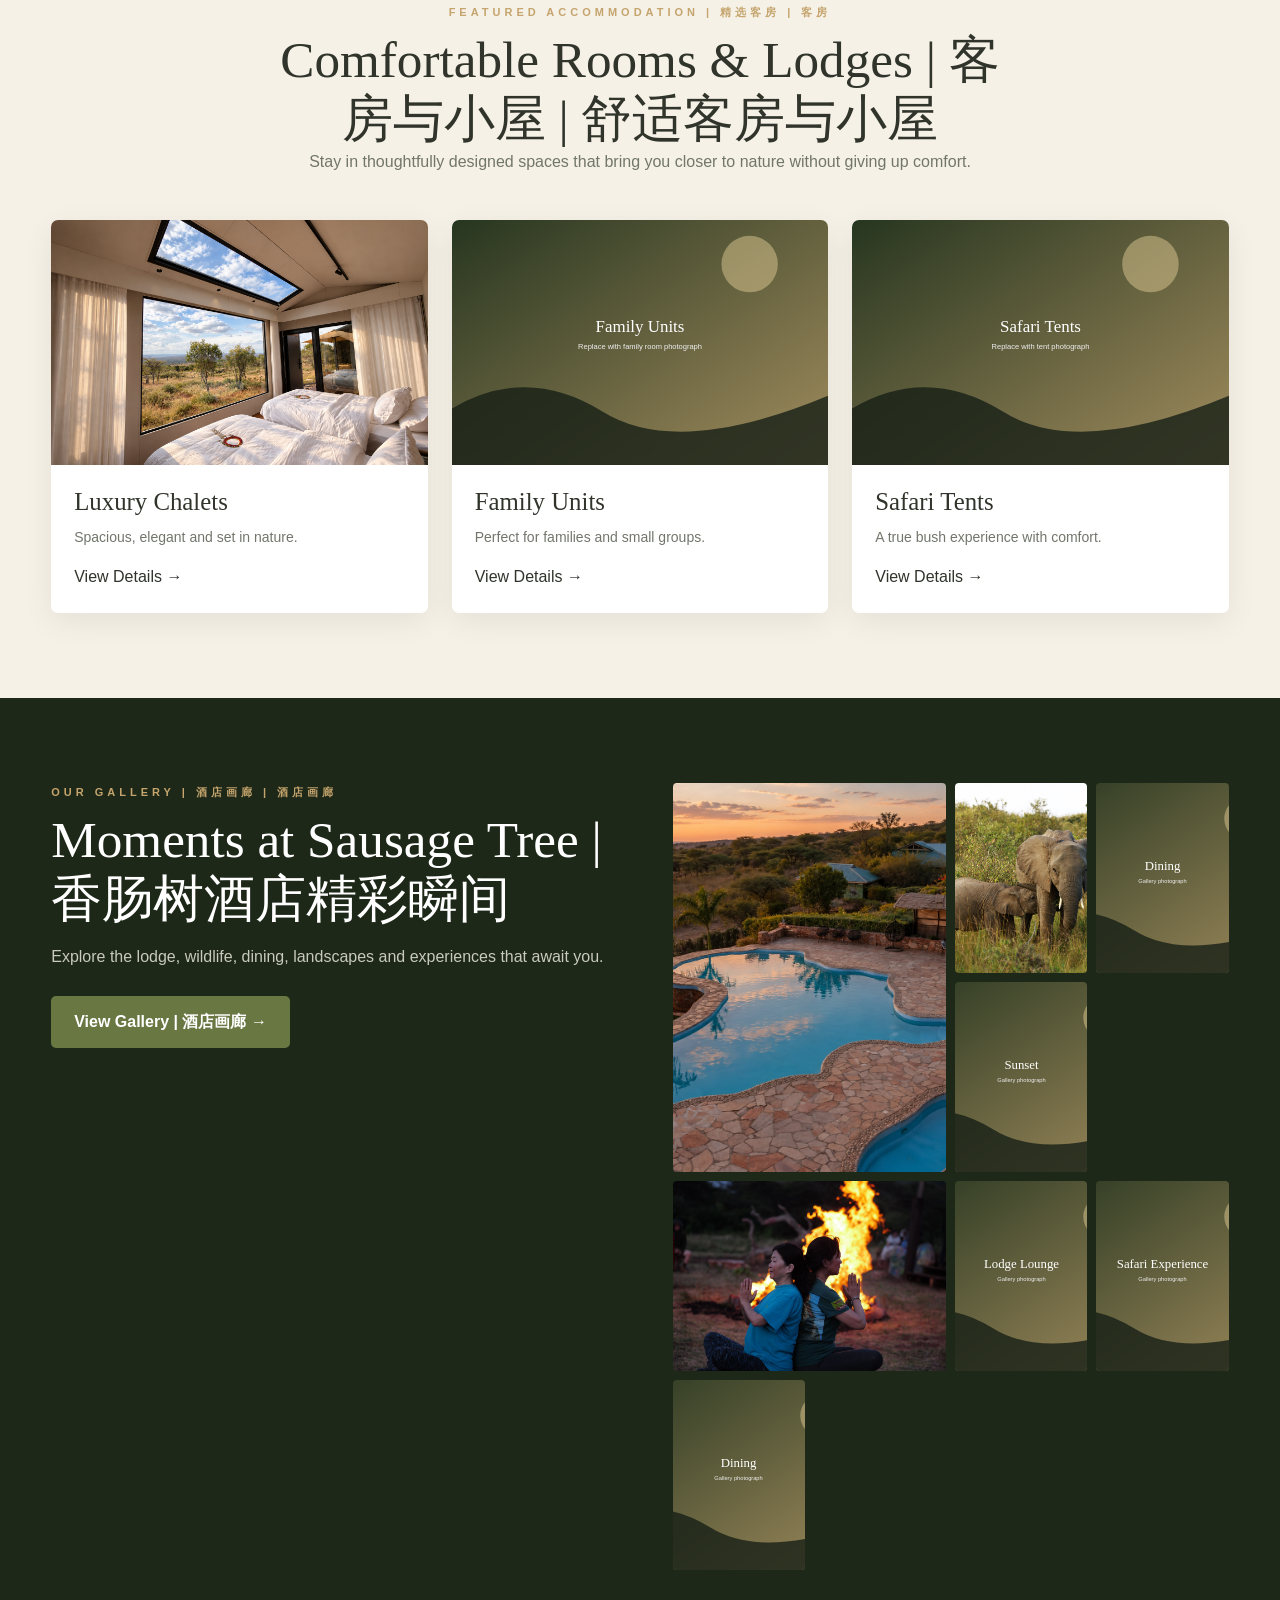
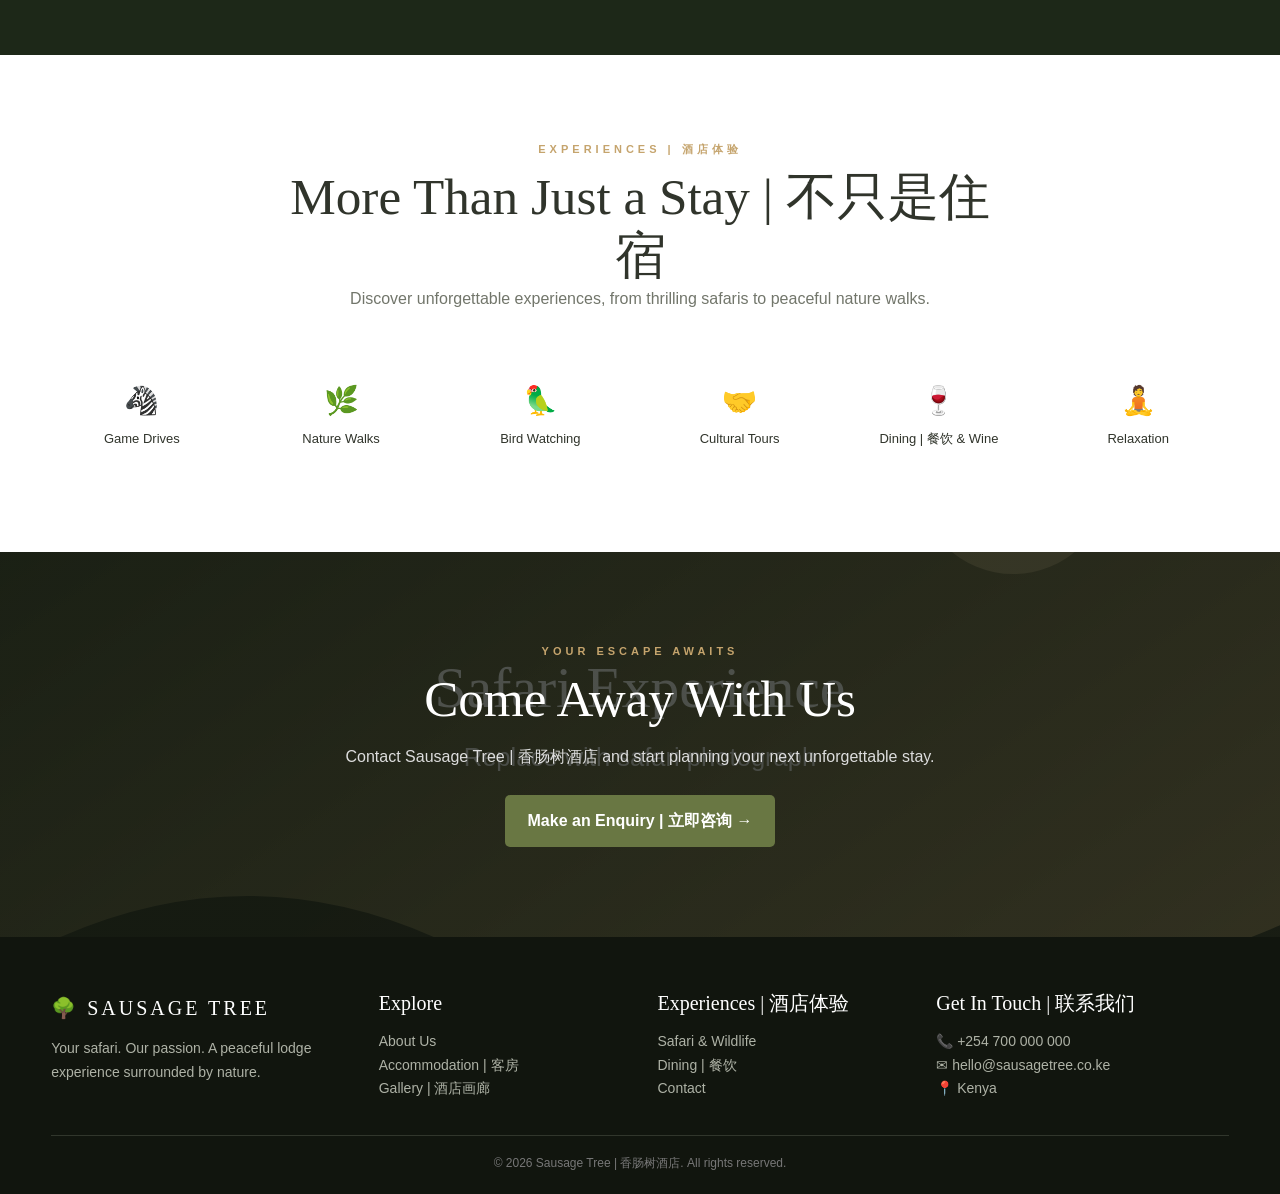
==== commit 64f491b7: "Duplicate gallery images in index.html" ====
--- a/index.html
+++ b/index.html
@@ -9,7 +9,7 @@
 <div class="card"><img src="assets/images/accommodation/safari-tent.svg"><div class="card-body"><h3>Safari Tents</h3><p>A true bush experience with comfort.</p><a href="accommodation.html">View Details →</a></div></div>
 </div></div></section>
 <section class="section gallery-section"><div class="container"><div class="two-col" style="align-items:start"><div><div class="kicker">Our Gallery | 酒店画廊 | 酒店画廊</div><h2>Moments at Sausage Tree | 香肠树酒店精彩瞬间</h2><p style="margin:15px 0 25px">Explore the lodge, wildlife, dining, landscapes and experiences that await you.</p><a class="btn" href="gallery.html">View Gallery | 酒店画廊 →</a></div><div class="gallery-grid">
-<a href="#" data-lightbox data-src="assets/images/gallery/pool.png"><img src="assets/images/gallery/pool.png"></a><a href="#" data-lightbox data-src="assets/images/gallery/wildlife.JPG"><img src="assets/images/gallery/wildlife.JPG"></a><a href="#" data-lightbox data-src="assets/images/gallery/dining.svg"><img src="assets/images/gallery/dining.svg"></a><a href="#" data-lightbox data-src="assets/images/gallery/sunset.svg"><img src="assets/images/gallery/sunset.svg"></a><a href="#" data-lightbox data-src="assets/images/gallery/bird.svg"><img src="assets/images/gallery/bird.svg"></a><a href="#" data-lightbox data-src="assets/images/gallery/lounge.svg"><img src="assets/images/gallery/lounge.svg"></a><a href="#" data-lightbox data-src="assets/images/gallery/safari.svg"><img src="assets/images/gallery/safari.svg"></a><a href="#" data-lightbox data-src="assets/images/gallery/food.svg"><img src="assets/images/gallery/food.svg"></a>
+<a href="#" data-lightbox data-src="assets/images/gallery/pool.png"><img src="assets/images/gallery/pool.png"></a><a href="#" data-lightbox data-src="assets/images/gallery/wildlife.JPG"><img src="assets/images/gallery/wildlife.JPG"></a><a href="#" data-lightbox data-src="assets/images/gallery/dining.svg"><img src="assets/images/gallery/dining.svg"></a><a href="#" data-lightbox data-src="assets/images/gallery/sunset.svg"><img src="assets/images/gallery/sunset.svg"></a><a href="#" data-lightbox data-src="assets/images/gallery/yoga.JPG"><img src="assets/images/gallery/yoga.JPG"></a><a href="#" data-lightbox data-src="assets/images/gallery/lounge.svg"><img src="assets/images/gallery/lounge.svg"></a><a href="#" data-lightbox data-src="assets/images/gallery/safari.svg"><img src="assets/images/gallery/safari.svg"></a><a href="#" data-lightbox data-src="assets/images/gallery/food.svg"><img src="assets/images/gallery/food.svg"></a>
 </div></div></div></section>
 <section class="section experiences"><div class="container"><div class="section-title"><div class="kicker">Experiences | 酒店体验</div><h2>More Than Just a Stay | 不只是住宿</h2><p>Discover unforgettable experiences, from thrilling safaris to peaceful nature walks.</p></div><div class="experience-grid"><div class="experience"><div class="icon">🦓</div><h4>Game Drives</h4></div><div class="experience"><div class="icon">🌿</div><h4>Nature Walks</h4></div><div class="experience"><div class="icon">🦜</div><h4>Bird Watching</h4></div><div class="experience"><div class="icon">🤝</div><h4>Cultural Tours</h4></div><div class="experience"><div class="icon">🍷</div><h4>Dining | 餐饮 & Wine</h4></div><div class="experience"><div class="icon">🧘</div><h4>Relaxation</h4></div></div></div></section>
 <section class="cta"><div class="container"><div class="kicker">Your Escape Awaits</div><h2>Come Away With Us</h2><p>Contact Sausage Tree | 香肠树酒店 and start planning your next unforgettable stay.</p><a class="btn" href="contact.html">Make an Enquiry | 立即咨询 →</a></div></section>
